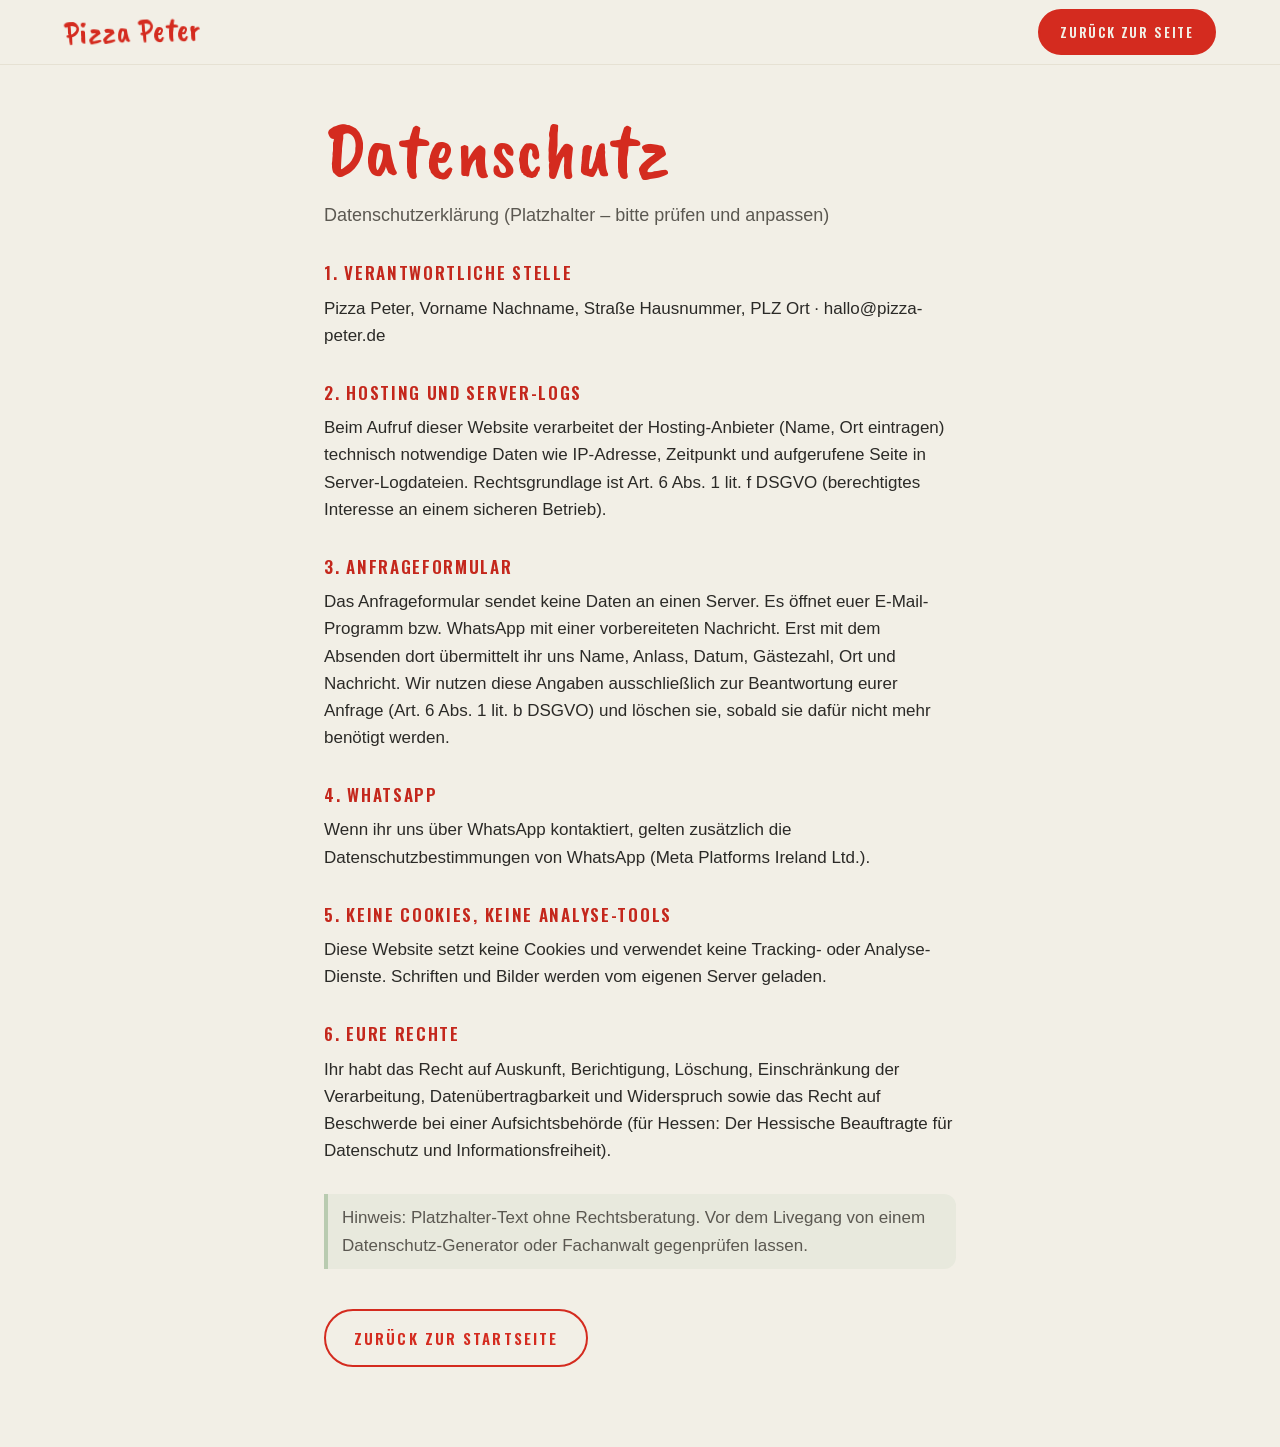
==== datenschutz.html @ 8b313ba2 "Pizza Peter OnePager: Pizza-Navigation, animierter Brand-Hintergrund, Texte, Handy-Layout Co-Authore" ====
<!DOCTYPE html>
<html lang="de">
<head>
  <meta charset="utf-8">
  <meta name="viewport" content="width=device-width, initial-scale=1">
  <title>Datenschutz – Pizza Peter</title>
  <meta name="robots" content="noindex">
  <link rel="icon" href="assets/brand/favicon.svg" type="image/svg+xml">
  <link rel="stylesheet" href="style.css">
  <style>
    .legal-page { max-width: 760px; margin: 0 auto; padding: calc(var(--topbar-h) + 40px) var(--pad) 80px; }
    .legal-page .display { font-size: clamp(44px, 6vw, 80px); margin-bottom: 14px; }
    .legal h2 { font-family: var(--font-head); font-weight: 600; text-transform: uppercase; letter-spacing: .1em; font-size: 17px; color: var(--red-text); margin: 30px 0 8px; }
    .legal p { margin: 0 0 14px; }
    .legal .muted { border-left: 4px solid var(--sage); padding: 10px 14px; background: rgba(185, 203, 176, .18); border-radius: 0 12px 12px 0; margin-top: 30px; }
  </style>
</head>
<body>
  <header class="topbar is-scrolled">
    <a class="brand" href="index.html" aria-label="Pizza Peter – zur Startseite"><span class="brand__word">Pizza Peter</span></a>
    <nav class="nav" aria-label="Navigation"><a class="btn btn--sm" href="index.html">Zurück zur Seite</a></nav>
  </header>
  <main class="site">
    <div class="legal-page">
      <h1 class="display">Datenschutz</h1>
      <p class="lead">Datenschutzerklärung (Platzhalter – bitte prüfen und anpassen)</p>
      <div class="legal">
        <h2>1. Verantwortliche Stelle</h2>
        <p>Pizza Peter, Vorname Nachname, Straße Hausnummer, PLZ Ort · hallo@pizza-peter.de</p>
        <h2>2. Hosting und Server-Logs</h2>
        <p>Beim Aufruf dieser Website verarbeitet der Hosting-Anbieter (Name, Ort eintragen) technisch notwendige Daten wie IP-Adresse, Zeitpunkt und aufgerufene Seite in Server-Logdateien. Rechtsgrundlage ist Art. 6 Abs. 1 lit. f DSGVO (berechtigtes Interesse an einem sicheren Betrieb).</p>
        <h2>3. Anfrageformular</h2>
        <p>Das Anfrageformular sendet keine Daten an einen Server. Es öffnet euer E-Mail-Programm bzw. WhatsApp mit einer vorbereiteten Nachricht. Erst mit dem Absenden dort übermittelt ihr uns Name, Anlass, Datum, Gästezahl, Ort und Nachricht. Wir nutzen diese Angaben ausschließlich zur Beantwortung eurer Anfrage (Art. 6 Abs. 1 lit. b DSGVO) und löschen sie, sobald sie dafür nicht mehr benötigt werden.</p>
        <h2>4. WhatsApp</h2>
        <p>Wenn ihr uns über WhatsApp kontaktiert, gelten zusätzlich die Datenschutzbestimmungen von WhatsApp (Meta Platforms Ireland Ltd.).</p>
        <h2>5. Keine Cookies, keine Analyse-Tools</h2>
        <p>Diese Website setzt keine Cookies und verwendet keine Tracking- oder Analyse-Dienste. Schriften und Bilder werden vom eigenen Server geladen.</p>
        <h2>6. Eure Rechte</h2>
        <p>Ihr habt das Recht auf Auskunft, Berichtigung, Löschung, Einschränkung der Verarbeitung, Datenübertragbarkeit und Widerspruch sowie das Recht auf Beschwerde bei einer Aufsichtsbehörde (für Hessen: Der Hessische Beauftragte für Datenschutz und Informationsfreiheit).</p>
        <p class="muted">Hinweis: Platzhalter-Text ohne Rechtsberatung. Vor dem Livegang von einem Datenschutz-Generator oder Fachanwalt gegenprüfen lassen.</p>
      </div>
      <p style="margin-top:40px"><a class="btn btn--ghost" href="index.html">Zurück zur Startseite</a></p>
    </div>
  </main>
</body>
</html>
---- style.css ----
/* ==========================================================================
   PIZZA PETER – OnePager
   Farben, Schriften und Formen nach dem Pizza-Peter-Brand-Kit
   ========================================================================== */

@font-face { font-family: 'Caveat Brush'; src: url('assets/fonts/caveatbrush.woff2') format('woff2'); font-weight: 400; font-display: swap; }
@font-face { font-family: 'Oswald'; src: url('assets/fonts/oswald.woff2') format('woff2'); font-weight: 200 700; font-display: swap; }

:root {
  --red: #D42B1F;
  --red-dark: #A8211A;
  --sage: #B9CBB0;
  --sage-dark: #8FA487;
  --cream: #F2EFE6;
  --cream-dark: #E6E1D3;
  --cream-deep: #D8D0BC;
  --ink: #2B2A27;
  --ink-soft: #5B5851;
  --red-text: #C4271C;   /* Rot für kleinen Text (AA 5.0:1 auf Creme) */
  --sage-text: #5F7757;  /* Sage für kleinen Text (4.3:1, nur ≥ 18px bold / dekorativ) */

  --font-display: 'Caveat Brush', 'Marker Felt', 'Chalkboard SE', cursive;
  --font-head: 'Oswald', 'Arial Narrow', 'Helvetica Neue', Arial, sans-serif;
  --font-body: -apple-system, BlinkMacSystemFont, 'Helvetica Neue', Helvetica, Arial, sans-serif;

  --pad: clamp(20px, 5vw, 64px);
  --topbar-h: 76px;
  --bar-h: 96px;                 /* Höhe der kompakten Pizza-Leiste (mobil) */
  --big: min(62vw, 300px);       /* Größe der Pizza im Startbereich (mobil) */

  --ease-out: cubic-bezier(.16, 1, .3, 1);
  --ease-spring: cubic-bezier(.34, 1.4, .64, 1);
}

*, *::before, *::after { box-sizing: border-box; }
html { scroll-behavior: smooth; -webkit-text-size-adjust: 100%; }
body {
  margin: 0;
  background: var(--cream);
  color: var(--ink);
  font-family: var(--font-body);
  font-size: 17px;
  line-height: 1.6;
  overflow-x: hidden;
  -webkit-font-smoothing: antialiased;
}
img { max-width: 100%; height: auto; display: block; }
figure { margin: 0; }
a { color: var(--red); text-decoration: none; }
button { font: inherit; }
:focus-visible { outline: 3px solid var(--red); outline-offset: 3px; border-radius: 6px; }
.sr-only { position: absolute; width: 1px; height: 1px; overflow: hidden; clip: rect(0 0 0 0); white-space: nowrap; }
.skip-link:focus { position: fixed; left: 16px; top: 12px; z-index: 60; width: auto; height: auto; clip: auto; padding: 12px 18px; background: var(--red); color: var(--cream); border-radius: 999px; font-family: var(--font-head); letter-spacing: .1em; text-transform: uppercase; }

/* Hintergrund-Muster liegt fix unter allem – Markup/Animation kommt aus bg.css */
.bg-pattern { position: fixed; inset: 0; z-index: 0; pointer-events: none; overflow: hidden; }
.site { position: relative; z-index: 1; }

/* --------------------------------------------------------------------------
   Typografie
   -------------------------------------------------------------------------- */
.display { font-family: var(--font-display); font-weight: 400; line-height: .92; color: var(--red); letter-spacing: .005em; }
.head { font-family: var(--font-head); font-weight: 600; text-transform: uppercase; letter-spacing: .1em; }
.eyebrow {
  display: inline-flex; align-items: center; gap: 10px;
  font-family: var(--font-head); font-weight: 500; font-size: 13px; letter-spacing: .22em; text-transform: uppercase;
  color: var(--red-text); margin: 0 0 14px;
}
.eyebrow::before { content: ''; width: 34px; height: 2px; background: var(--red); }
.eyebrow .slice-ico { width: 22px; height: 22px; flex: none; }
h1, h2, h3, h4, p { margin: 0; }
.headline { font-size: clamp(46px, 6.2vw, 92px); margin: 0 0 22px; }
.lead { font-size: clamp(18px, 1.35vw, 21px); color: var(--ink-soft); max-width: 560px; }
.muted { color: var(--ink-soft); }

/* --------------------------------------------------------------------------
   Buttons
   -------------------------------------------------------------------------- */
.btn {
  display: inline-flex; align-items: center; justify-content: center; gap: 10px;
  padding: 15px 28px; border-radius: 999px; border: 2px solid var(--red);
  background: var(--red); color: var(--cream);
  font-family: var(--font-head); font-weight: 600; font-size: 15px; letter-spacing: .14em; text-transform: uppercase;
  cursor: pointer; white-space: nowrap;
  transition: transform .35s var(--ease-spring), background-color .25s, color .25s, border-color .25s, box-shadow .35s;
  box-shadow: 0 0 0 0 rgba(212, 43, 31, .0);
}
@media (hover: hover) { .btn:hover { transform: translateY(-3px) rotate(-1deg); background: var(--red-dark); border-color: var(--red-dark); box-shadow: 0 12px 24px -12px rgba(212, 43, 31, .55); } }
.btn:active { transform: translateY(0) scale(.98); }
.btn--ghost { background: transparent; color: var(--red); }
.btn--ghost:hover { background: var(--red); color: var(--cream); }
.btn--cream { background: var(--cream); color: var(--red); border-color: var(--cream); }
.btn--cream:hover { background: #fff; border-color: #fff; color: var(--red-dark); }
.btn--sm { padding: 11px 20px; font-size: 13px; }

/* --------------------------------------------------------------------------
   Topbar
   -------------------------------------------------------------------------- */
.topbar {
  position: fixed; top: 0; left: 0; right: 0; z-index: 50;
  height: var(--topbar-h);
  display: flex; align-items: center; justify-content: space-between;
  padding: 0 var(--pad);
  background: rgba(242, 239, 230, .9);
  transition: background-color .4s, box-shadow .4s, height .4s;
}
.topbar.is-scrolled { background: rgba(242, 239, 230, .96); box-shadow: 0 1px 0 var(--cream-dark); height: 64px; }
.brand { display: inline-flex; align-items: center; gap: 10px; color: var(--red); }
.brand .brand__ico { width: 34px; height: 34px; transition: transform .6s var(--ease-spring); }
.brand:hover .brand__ico { transform: rotate(-25deg) scale(1.1); }
.brand__word { font-family: var(--font-display); font-size: 32px; line-height: 1; letter-spacing: .01em; transform: rotate(-2deg); }
.nav { display: flex; align-items: center; gap: 30px; }
.nav__link {
  font-family: var(--font-head); font-weight: 500; font-size: 14px; letter-spacing: .16em; text-transform: uppercase; color: var(--ink);
  position: relative; padding: 6px 0;
}
.nav__link::after { content: ''; position: absolute; left: 0; right: 0; bottom: 0; height: 2px; background: var(--red); transform: scaleX(0); transform-origin: left; transition: transform .35s var(--ease-out); }
.nav__link:hover::after, .nav__link.is-current::after { transform: scaleX(1); }
.burger {
  display: none; width: 48px; height: 48px; border: 0; background: transparent; cursor: pointer; padding: 10px; border-radius: 12px;
}
.burger span { display: block; height: 3px; background: var(--red); border-radius: 3px; margin: 6px 0; transition: transform .35s var(--ease-out), opacity .25s; }
body.menu-open .topbar { background: transparent; box-shadow: none; }
body.menu-open .brand { color: var(--cream); }
body.menu-open .burger span { background: var(--cream); }
body.menu-open .burger span:nth-child(1) { transform: translateY(9px) rotate(45deg); }
body.menu-open .burger span:nth-child(2) { opacity: 0; }
body.menu-open .burger span:nth-child(3) { transform: translateY(-9px) rotate(-45deg); }

.menu-overlay {
  position: fixed; inset: 0; z-index: 40; background: var(--red); color: var(--cream);
  display: flex; flex-direction: column; justify-content: center; padding: 100px var(--pad) 60px;
  clip-path: circle(0% at calc(100% - 44px) 38px);
  transition: clip-path .7s var(--ease-out), visibility 0s .7s;
  pointer-events: none; visibility: hidden; overflow-y: auto; -webkit-overflow-scrolling: touch;
}
body.menu-open .menu-overlay { clip-path: circle(150% at calc(100% - 44px) 38px); pointer-events: auto; visibility: visible; transition-delay: 0s; }
.menu-overlay a:focus-visible, .footer a:focus-visible, .btn:focus-visible, .footer .up:focus-visible { outline-color: var(--cream); }
.btn--ghost:focus-visible, .btn--cream:focus-visible { outline-color: var(--red); }
.menu-overlay a { display: block; color: var(--cream); font-family: var(--font-display); font-size: clamp(36px, 8vh, 72px); line-height: 1.1; padding: 2px 0; opacity: 0; transform: translateX(-20px); transition: opacity .4s, transform .5s var(--ease-out); }
body.menu-open .menu-overlay a { opacity: 1; transform: none; }
.menu-overlay a:nth-child(1) { transition-delay: .15s } .menu-overlay a:nth-child(2) { transition-delay: .2s } .menu-overlay a:nth-child(3) { transition-delay: .25s }
.menu-overlay a:nth-child(4) { transition-delay: .3s } .menu-overlay a:nth-child(5) { transition-delay: .35s } .menu-overlay a:nth-child(6) { transition-delay: .4s }
.menu-overlay a:nth-child(7) { transition-delay: .45s } .menu-overlay a:nth-child(8) { transition-delay: .5s }
.menu-overlay .menu__num { font-family: var(--font-head); font-size: 14px; letter-spacing: .2em; opacity: .7; margin-right: 14px; vertical-align: middle; }

/* --------------------------------------------------------------------------
   Journey: sticky Pizza links, Panels rechts
   -------------------------------------------------------------------------- */
.journey {
  display: grid;
  grid-template-columns: minmax(0, 46%) minmax(0, 54%);
  max-width: 1440px; margin: 0 auto;
  padding: 0 var(--pad);
  column-gap: clamp(20px, 4vw, 72px);
}
.stage {
  grid-column: 1; grid-row: 1 / span 9;
  position: sticky; top: 0; height: 100vh; height: 100svh;
  display: flex; flex-direction: column; align-items: center; justify-content: center;
  gap: 18px;
  align-self: start;
}
.pizza-wrap { width: min(100%, 78vh); position: relative; }
.pizza-wrap svg { width: 100%; height: auto; overflow: visible; display: block; }
.pizza-wrap .slice { cursor: pointer; outline: none; }
.pizza-wrap .slice:focus-visible .cheese-edge, .pizza-wrap .slice:focus-visible { filter: none; }
.pizza-wrap .slice:focus-visible + #labels .slice-label rect { stroke-width: 4; }
.pizza-wrap .slice-label { pointer-events: none; }
.pizza-wrap .slice-label text { font-family: var(--font-head); font-weight: 600; font-size: 19px; letter-spacing: .12em; text-transform: uppercase; fill: var(--red); }
.pizza-wrap .slice-label rect { fill: var(--cream); stroke: var(--red); stroke-width: 2.5; }
.pizza-wrap .slice-label.is-on rect { fill: var(--red); }
.pizza-wrap .slice-label.is-on text { fill: var(--cream); }
.pizza-shadow { position: absolute; inset: 6% 4% -2%; border-radius: 50%; background: rgba(43, 42, 39, .10); z-index: -1; transform: translateY(2%); filter: none; }
.stage__caption {
  font-family: var(--font-head); font-weight: 500; letter-spacing: .22em; text-transform: uppercase; font-size: 13px; color: var(--ink-soft);
  display: flex; align-items: center; gap: 12px; min-height: 22px;
}
.stage__caption b { color: var(--red); font-weight: 600; }
.stage__caption .dot { width: 6px; height: 6px; border-radius: 50%; background: var(--sage-dark); }
.stage__hint { font-family: var(--font-display); color: var(--sage-text); font-size: 22px; transform: rotate(-3deg); }

.panels { grid-column: 2; display: contents; }
.panel {
  grid-column: 2;
  min-height: 100vh; min-height: 100svh;
  display: flex; flex-direction: column; justify-content: center;
  padding: 14vh 0 12vh;
  scroll-margin-top: 0;
}
.panel__inner { max-width: 620px; position: relative; }
.panel__inner::before { content: ''; position: absolute; inset: -28px -32px; background: rgba(242, 239, 230, .78); box-shadow: 0 0 48px 36px rgba(242, 239, 230, .78); border-radius: 40px; z-index: -1; }
.panel--hero-top { min-height: 0; padding: calc(var(--topbar-h) + 2vh) 0 0; justify-content: flex-start; }
.panel--hero { min-height: 0; padding: 4px 0 8vh; }
.panel--hero .lead { font-size: clamp(17px, 1.25vw, 20px); }
.hero__scroll { margin-top: 34px; }
.hero__logo { width: min(340px, 78%); margin: 0 0 22px; transform-origin: left center; }
.panel--hero .headline { font-size: clamp(40px, 4.6vw, 72px); }
.hero__logo img { width: 100%; }
.hero__cta { display: flex; flex-wrap: wrap; gap: 14px; margin-top: 30px; }
.hero__scroll { margin-top: 48px; display: inline-flex; align-items: center; gap: 12px; color: var(--sage-text); font-family: var(--font-head); letter-spacing: .2em; text-transform: uppercase; font-size: 12px; }
.hero__scroll .arrow { width: 22px; height: 34px; border: 2px solid var(--sage-dark); border-radius: 12px; position: relative; }
.hero__scroll .arrow::after { content: ''; position: absolute; left: 50%; top: 6px; width: 4px; height: 8px; margin-left: -2px; border-radius: 2px; background: var(--red); animation: scrollDot 1.8s var(--ease-out) infinite; }
@keyframes scrollDot { 0% { transform: translateY(0); opacity: 1 } 70% { transform: translateY(12px); opacity: 0 } 100% { transform: translateY(0); opacity: 0 } }

/* Aktiver Bereich bekommt einen dezenten Akzent */
.panel .panel__inner { transition: transform .8s var(--ease-out); }
.panel.is-active .eyebrow::before { width: 54px; transition: width .5s var(--ease-out); }

/* --------------------------------------------------------------------------
   Inhaltsbausteine
   -------------------------------------------------------------------------- */
.cards { display: grid; grid-template-columns: repeat(auto-fit, minmax(230px, 1fr)); gap: 16px; margin-top: 30px; }
.card {
  background: var(--cream); border: 2px solid var(--cream-dark); border-radius: 20px; padding: 22px 22px 20px;
  transition: transform .45s var(--ease-spring), border-color .3s, box-shadow .45s;
  position: relative; overflow: hidden;
}
.card::before { content: ''; position: absolute; left: -30px; top: -30px; width: 90px; height: 90px; border-radius: 50%; background: var(--sage); opacity: .0; transition: opacity .4s, transform .6s var(--ease-out); transform: scale(.5); }
@media (hover: hover) {
  .card:hover { transform: translateY(-4px) rotate(-.4deg); border-color: var(--red); box-shadow: 0 18px 30px -22px rgba(43, 42, 39, .45); }
  .card:hover::before { opacity: .35; transform: scale(1); }
}
.card > * { position: relative; }
.card__num { font-family: var(--font-display); color: var(--sage-text); font-size: 30px; line-height: 1; margin-bottom: 6px; }
.card h3 { font-family: var(--font-head); font-weight: 600; text-transform: uppercase; letter-spacing: .1em; font-size: 17px; color: var(--red-text); margin-bottom: 8px; }
.card p { font-size: 15.5px; color: var(--ink-soft); line-height: 1.55; }

.photo { border-radius: 24px; overflow: hidden; border: 3px solid var(--cream-dark); position: relative; background: var(--cream-dark); }
.photo img { width: 100%; height: 100%; object-fit: cover; transition: transform 1.2s var(--ease-out); }
@media (hover: hover) { .photo:hover img { transform: scale(1.04); } }
.photo--wide { aspect-ratio: 16 / 10; margin-top: 30px; }
.photo--sticker::after {
  content: attr(data-sticker); position: absolute; right: 16px; bottom: 14px;
  font-family: var(--font-display); font-size: 26px; color: var(--red); background: var(--cream); padding: 6px 16px; border-radius: 999px; transform: rotate(-4deg);
  box-shadow: 0 6px 16px -8px rgba(43, 42, 39, .5);
}

/* Speisekarte */
.menu { margin: 26px 0 0; padding: 0; list-style: none; display: grid; gap: 4px; }
.menu li { padding: 14px 0; border-bottom: 2px dashed var(--cream-deep); transition: padding-left .35s var(--ease-out); }
@media (hover: hover) { .menu li:hover { padding-left: 10px; } }
.menu__row { display: flex; align-items: baseline; gap: 12px; }
.menu__name { font-family: var(--font-head); font-weight: 600; text-transform: uppercase; letter-spacing: .1em; font-size: 18px; color: var(--ink); }
.menu__dots { flex: 1; border-bottom: 2px dotted var(--sage); transform: translateY(-5px); opacity: .9; }
.menu__tag { font-family: var(--font-head); font-size: 11px; letter-spacing: .18em; text-transform: uppercase; color: var(--cream); background: var(--red); padding: 4px 10px; border-radius: 999px; white-space: nowrap; }
.menu__tag--green { background: var(--sage-text); }
.menu__desc { font-size: 15px; color: var(--ink-soft); margin-top: 4px; }
.note { margin-top: 20px; padding: 16px 20px; border-left: 4px solid var(--sage); background: rgba(185, 203, 176, .18); border-radius: 0 14px 14px 0; font-size: 15px; }

/* Ablauf */
.steps { list-style: none; padding: 0; margin: 30px 0 0; display: grid; gap: 14px; counter-reset: step; }
.steps li { display: grid; grid-template-columns: 64px 1fr; gap: 18px; align-items: start; padding: 6px 0; }
.steps .step__num {
  width: 64px; height: 64px; border-radius: 50%; background: var(--red); color: var(--cream);
  display: grid; place-items: center; font-family: var(--font-display); font-size: 36px; line-height: 1;
  transform: rotate(-6deg); transition: transform .5s var(--ease-spring);
}
.steps li:hover .step__num { transform: rotate(6deg) scale(1.08); }
.steps h3 { font-family: var(--font-head); font-weight: 600; text-transform: uppercase; letter-spacing: .1em; font-size: 18px; color: var(--red-text); margin-bottom: 4px; }
.steps p { color: var(--ink-soft); font-size: 15.5px; }

/* Team */
.team { display: grid; grid-template-columns: repeat(2, 1fr); gap: 16px; margin-top: 28px; }
.team .photo { aspect-ratio: 4 / 5; }
.team figure { margin: 0; }
.team figcaption { margin-top: 10px; }
.team .role { font-family: var(--font-head); font-weight: 600; letter-spacing: .12em; text-transform: uppercase; font-size: 14px; color: var(--red-text); }
.team .name { font-family: var(--font-display); font-size: 24px; color: var(--ink); line-height: 1; }
.team .about { font-size: 14.5px; color: var(--ink-soft); margin-top: 4px; }
.team figure:nth-child(2) { transform: translateY(28px); }

/* FAQ */
.faq { margin-top: 26px; display: grid; gap: 10px; }
.faq__item { border: 2px solid var(--cream-dark); border-radius: 18px; background: var(--cream); overflow: hidden; transition: border-color .3s; }
.faq__item.is-open { border-color: var(--red); }
.faq__q {
  width: 100%; display: flex; align-items: center; justify-content: space-between; gap: 16px; text-align: left;
  padding: 16px 20px; border: 0; background: transparent; cursor: pointer; color: var(--ink);
  font-family: var(--font-head); font-weight: 500; font-size: 16.5px; letter-spacing: .04em; text-transform: uppercase;
}
.faq__q .plus { width: 28px; height: 28px; border-radius: 50%; border: 2px solid var(--red); position: relative; flex: none; transition: transform .45s var(--ease-spring), background-color .3s; }
.faq__q .plus::before, .faq__q .plus::after { content: ''; position: absolute; left: 50%; top: 50%; width: 12px; height: 2px; background: var(--red); transform: translate(-50%, -50%); transition: background-color .3s; }
.faq__q .plus::after { transform: translate(-50%, -50%) rotate(90deg); }
.faq__item.is-open .plus { transform: rotate(135deg); background: var(--red); }
.faq__item.is-open .plus::before, .faq__item.is-open .plus::after { background: var(--cream); }
.faq__a { display: grid; grid-template-rows: 0fr; transition: grid-template-rows .5s var(--ease-out); }
.faq__a > div { overflow: hidden; visibility: hidden; transition: visibility 0s .5s; }
.faq__item.is-open .faq__a > div { visibility: visible; transition-delay: 0s; }
.faq__a p { padding: 0 20px 18px; color: var(--ink-soft); font-size: 15.5px; }
.faq__item.is-open .faq__a { grid-template-rows: 1fr; }

/* Formular */
.form { margin-top: 26px; display: grid; grid-template-columns: 1fr 1fr; gap: 14px 16px; }
.form .full { grid-column: 1 / -1; }
.field label { display: block; font-family: var(--font-head); font-weight: 500; font-size: 12px; letter-spacing: .18em; text-transform: uppercase; color: var(--ink-soft); margin-bottom: 6px; }
.field input, .field select, .field textarea {
  width: 100%; padding: 13px 15px; border-radius: 14px; border: 2px solid var(--cream-deep); background: #FBF9F3; color: var(--ink);
  font: inherit; font-size: 16px; transition: border-color .25s, box-shadow .25s; appearance: none; -webkit-appearance: none;
}
.field select { background-image: url("data:image/svg+xml;utf8,<svg xmlns='http://www.w3.org/2000/svg' width='14' height='9' viewBox='0 0 14 9'><path d='M1 1l6 6 6-6' fill='none' stroke='%23D42B1F' stroke-width='2.2' stroke-linecap='round'/></svg>"); background-repeat: no-repeat; background-position: right 16px center; padding-right: 40px; }
.field textarea { min-height: 120px; resize: vertical; }
.field input:focus, .field select:focus, .field textarea:focus { outline: none; border-color: var(--red); box-shadow: 0 0 0 4px rgba(212, 43, 31, .12); }
.form__actions { grid-column: 1 / -1; display: flex; flex-wrap: wrap; gap: 12px; align-items: center; margin-top: 4px; }
.form__hint { grid-column: 1 / -1; font-size: 13.5px; color: var(--ink-soft); }
.form__success { grid-column: 1 / -1; display: block; height: 0; overflow: hidden; margin: 0; padding: 0 20px; opacity: 0; transition: opacity .4s; border-radius: 16px; background: var(--sage); color: var(--ink); font-size: 15.5px; }
.form.is-sent .form__success { height: auto; padding: 18px 20px; opacity: 1; }

/* Kontakt */
.contact { margin: 26px 0 0; padding: 0; list-style: none; display: grid; gap: 16px; }
.contact li { display: grid; grid-template-columns: 130px 1fr; gap: 14px; align-items: baseline; border-bottom: 2px dashed var(--cream-deep); padding-bottom: 12px; }
.contact .label { font-family: var(--font-head); font-weight: 500; font-size: 12px; letter-spacing: .2em; text-transform: uppercase; color: var(--ink-soft); }
.contact .value { font-family: var(--font-display); font-size: clamp(26px, 2.6vw, 34px); line-height: 1.1; color: var(--red); }
.contact .value a { color: inherit; position: relative; }
.contact .value a::after { content: ''; position: absolute; left: 0; right: 0; bottom: -2px; height: 3px; background: var(--sage); transform: scaleX(0); transform-origin: left; transition: transform .4s var(--ease-out); }
.contact .value a:hover::after { transform: scaleX(1); }
.contact .sub { font-size: 14.5px; line-height: 1.5; color: var(--ink-soft); font-family: var(--font-body); display: block; margin-top: 4px; }
.closing { margin-top: 28px; font-family: var(--font-display); font-size: clamp(28px, 3vw, 40px); color: var(--sage-text); line-height: 1.05; transform: rotate(-1.5deg); }

/* --------------------------------------------------------------------------
   Marquee & Footer
   -------------------------------------------------------------------------- */
.marquee-wrap { overflow: hidden; margin: 6vh 0 0; padding: 14px 0; }
.marquee { background: var(--red); color: var(--cream); overflow: hidden; padding: 18px 0; transform: rotate(-1.2deg) scale(1.03); }
.marquee__track { display: flex; width: max-content; gap: 0; animation: marquee 38s linear infinite; }
.marquee__group { display: flex; align-items: center; gap: 38px; padding-right: 38px; font-family: var(--font-head); font-weight: 600; font-size: 20px; letter-spacing: .2em; text-transform: uppercase; white-space: nowrap; }
.marquee__group .leaf { width: 22px; height: 22px; flex: none; }
@keyframes marquee { from { transform: translateX(0) } to { transform: translateX(-50%) } }
.marquee:hover .marquee__track { animation-play-state: paused; }

.footer { background: var(--red); color: var(--cream); padding: calc(6vh + 20px) var(--pad) 40px; position: relative; }
.footer__inner { max-width: 1240px; margin: 0 auto; display: grid; grid-template-columns: 1.2fr 1fr 1fr; gap: 40px; align-items: start; }
.footer__logo { width: min(280px, 70%); }
.footer__claim { font-family: var(--font-display); font-size: clamp(30px, 3vw, 44px); line-height: 1; margin-top: 14px; }
.footer .footer__h { font-family: var(--font-head); font-weight: 600; letter-spacing: .2em; text-transform: uppercase; font-size: 13px; opacity: .8; margin-bottom: 14px; }
.footer a { color: var(--cream); }
.footer ul { list-style: none; padding: 0; margin: 0; display: grid; gap: 2px; font-family: var(--font-head); font-size: 15px; letter-spacing: .1em; text-transform: uppercase; }
.footer ul a { display: inline-block; padding: 11px 0; }
.footer__bottom { max-width: 1240px; margin: 44px auto 0; padding-top: 20px; border-top: 1px solid rgba(242, 239, 230, .35); display: flex; flex-wrap: wrap; justify-content: space-between; gap: 10px; font-size: 13px; opacity: .85; }
.footer .up { position: absolute; right: var(--pad); top: -28px; width: 56px; height: 56px; border-radius: 50%; background: var(--cream); color: var(--red); display: grid; place-items: center; box-shadow: 0 10px 20px -10px rgba(43, 42, 39, .5); transition: transform .4s var(--ease-spring); }
.footer .up:hover { transform: translateY(-4px) rotate(-8deg); }

/* --------------------------------------------------------------------------
   Reveal-Animationen (per IntersectionObserver)
   -------------------------------------------------------------------------- */
html.js .reveal { opacity: 0; transform: translateY(30px); transition: opacity .9s var(--ease-out), transform 1s var(--ease-out); transition-delay: calc(var(--i, 0) * 90ms); }
html.js .is-in .reveal, html.js .reveal.is-in { opacity: 1; transform: none; }
html.js .reveal--pop { transform: scale(.92) rotate(-2deg); }
html.js .is-in .reveal--pop { transform: none; }

/* --------------------------------------------------------------------------
   Responsive
   -------------------------------------------------------------------------- */
@media (max-width: 1100px) {
  .journey { grid-template-columns: minmax(0, 44%) minmax(0, 56%); }
}
@media (max-width: 900px) {
  :root { --topbar-h: 66px; }
  .topbar.is-scrolled { height: var(--topbar-h); }
  .nav { display: none; }
  .burger { display: block; }
  .journey { display: flex; flex-direction: column; padding: 0; }
  .journey > * { order: 4; }
  .journey > .panel--hero-top { order: 1; }
  .journey > .stage { order: 2; }
  .journey > .panel--hero { order: 3; }

  /* Kompakte Leiste: kleine Pizza links, Bereichsname daneben */
  .stage {
    position: sticky; top: var(--topbar-h); z-index: 5;
    align-self: stretch; width: 100%;
    height: var(--bar-h);
    padding: 0;
    display: block;
    background: var(--cream);
    border-bottom: 2px solid var(--cream-dark);
    box-shadow: 0 14px 24px -18px rgba(43, 42, 39, .45);
    transition: background-color .3s, border-color .3s, box-shadow .3s;
  }
  .stage.is-big { border-color: transparent; box-shadow: none; background: transparent; }
  .pizza-wrap {
    position: absolute; left: var(--pad); top: 8px;
    width: calc(var(--bar-h) - 16px); margin: 0;
    transition: width .55s var(--ease-out), left .55s var(--ease-out), top .55s var(--ease-out);
    will-change: width, left, top;
  }
  .stage.is-big .pizza-wrap {
    width: var(--big); left: calc(50% - var(--big) / 2); top: 0;
  }
  .pizza-wrap #labels { opacity: 0; transition: opacity .3s; }
  .stage.is-big .pizza-wrap #labels { opacity: 1; transition-delay: .25s; }
  .pizza-wrap .slice-label text { font-size: 34px; letter-spacing: .04em; }
  .pizza-wrap .slice-label rect { stroke-width: 3; }
  .pizza-wrap .slice-label:not(.is-on) { opacity: .85; }
  .stage__caption {
    position: absolute; left: calc(var(--pad) + var(--bar-h)); right: var(--pad); top: 10px;
    height: calc(var(--bar-h) - 20px);
    display: flex; flex-direction: column; justify-content: center; align-items: flex-start; gap: 4px;
    font-size: 13px; letter-spacing: .18em; color: var(--ink);
    transition: opacity .3s;
  }
  .stage__caption b { font-family: var(--font-display); font-size: 36px; line-height: 1; letter-spacing: 0; }
  .stage__caption .dot { display: none; }
  .stage__caption .stage__hint { display: block; font-size: 20px; transform: none; color: var(--sage-text); letter-spacing: 0; }
  .stage.is-big .stage__caption { opacity: 0; }
  .stage__hint { display: none; }

  /* Platz für die große Pizza zwischen Logo und Überschrift */
  .journey > .panel--hero-top { padding: calc(var(--topbar-h) + 3vh) var(--pad) 8px; min-height: 0; }
  .journey > .panel--hero { padding: calc(var(--big) - var(--bar-h) + 30px) var(--pad) 6vh; min-height: 0; scroll-margin-top: var(--topbar-h); }
  .panel { min-height: auto; padding: 8vh var(--pad) 8vh; scroll-margin-top: calc(var(--topbar-h) + var(--bar-h) + 8px); }
  .panel--hero, .panel--hero-top { text-align: center; }
  .panel--hero-top .hero__logo { margin: 0 auto 4px; width: min(300px, 80%); }
  .panel--hero-top .eyebrow { justify-content: center; }
  .panel--hero .hero__cta { justify-content: center; }
  .panel--hero .lead { margin-left: auto; margin-right: auto; }
  .panel__inner { max-width: 100%; }
  .headline { font-size: clamp(40px, 11vw, 64px); }
  .form { grid-template-columns: 1fr; }
  .footer__inner { grid-template-columns: 1fr; gap: 28px; text-align: center; }
  .footer__logo { margin: 0 auto; width: min(240px, 70%); }
  .footer__bottom { justify-content: center; text-align: center; }
  .team { gap: 12px; }
  .team .about { font-size: 15.5px; }
  .team figure:nth-child(2) { transform: none; }
  .contact li { grid-template-columns: 1fr; gap: 2px; }
}
@media (max-width: 480px) {
  body { font-size: 16px; }
  .photo--sticker::after { font-size: 18px; padding: 4px 12px; right: 10px; bottom: 10px; max-width: calc(100% - 20px); white-space: nowrap; overflow: hidden; text-overflow: ellipsis; }
  .cards { grid-template-columns: 1fr; }
  .steps li { grid-template-columns: 52px 1fr; gap: 14px; }
  .steps .step__num { width: 52px; height: 52px; font-size: 30px; }
  .btn { padding: 13px 22px; font-size: 14px; }
}

/* --------------------------------------------------------------------------
   Reduzierte Bewegung
   -------------------------------------------------------------------------- */
@media (prefers-reduced-motion: reduce) {
  html { scroll-behavior: auto; }
  html.js .reveal, html.js .reveal--pop { opacity: 1; transform: none; transition: none; }
  .menu-overlay, .menu-overlay a { transition: none; }
  .marquee__track { animation: none; }
  .hero__scroll .arrow::after { animation: none; }
  .btn, .card, .photo img, .steps .step__num { transition: none; }
}

/* Teller-Foto in der Speisekarte */
.plate {
  float: right; width: clamp(150px, 30%, 220px); aspect-ratio: 1; border-radius: 50%; overflow: hidden;
  margin: 0 0 14px 22px; border: 5px solid var(--cream); box-shadow: 0 16px 30px -18px rgba(43, 42, 39, .6);
  transform: rotate(-6deg); transition: transform .8s var(--ease-spring);
  shape-outside: circle(50%);
}
.plate img { width: 100%; height: 100%; object-fit: cover; }
@media (hover: hover) { .plate:hover { transform: rotate(6deg) scale(1.04); } }
@media (max-width: 480px) { .plate { width: 130px; margin-left: 14px; } }

/* Handy im Querformat: nur die kompakte Leiste, ohne große Pizza im Start */
@media (max-width: 900px) and (max-height: 520px) {
  :root { --bar-h: 72px; }
  .stage.is-big .pizza-wrap { width: calc(var(--bar-h) - 16px); left: var(--pad); top: 8px; }
  .stage.is-big { background: var(--cream); }
  .stage.is-big .stage__caption { opacity: 1; }
  .stage.is-big .pizza-wrap #labels { opacity: 0; }
  .journey > .panel--hero { padding-top: 2vh; }
  .stage__caption b { font-size: 28px; }
}
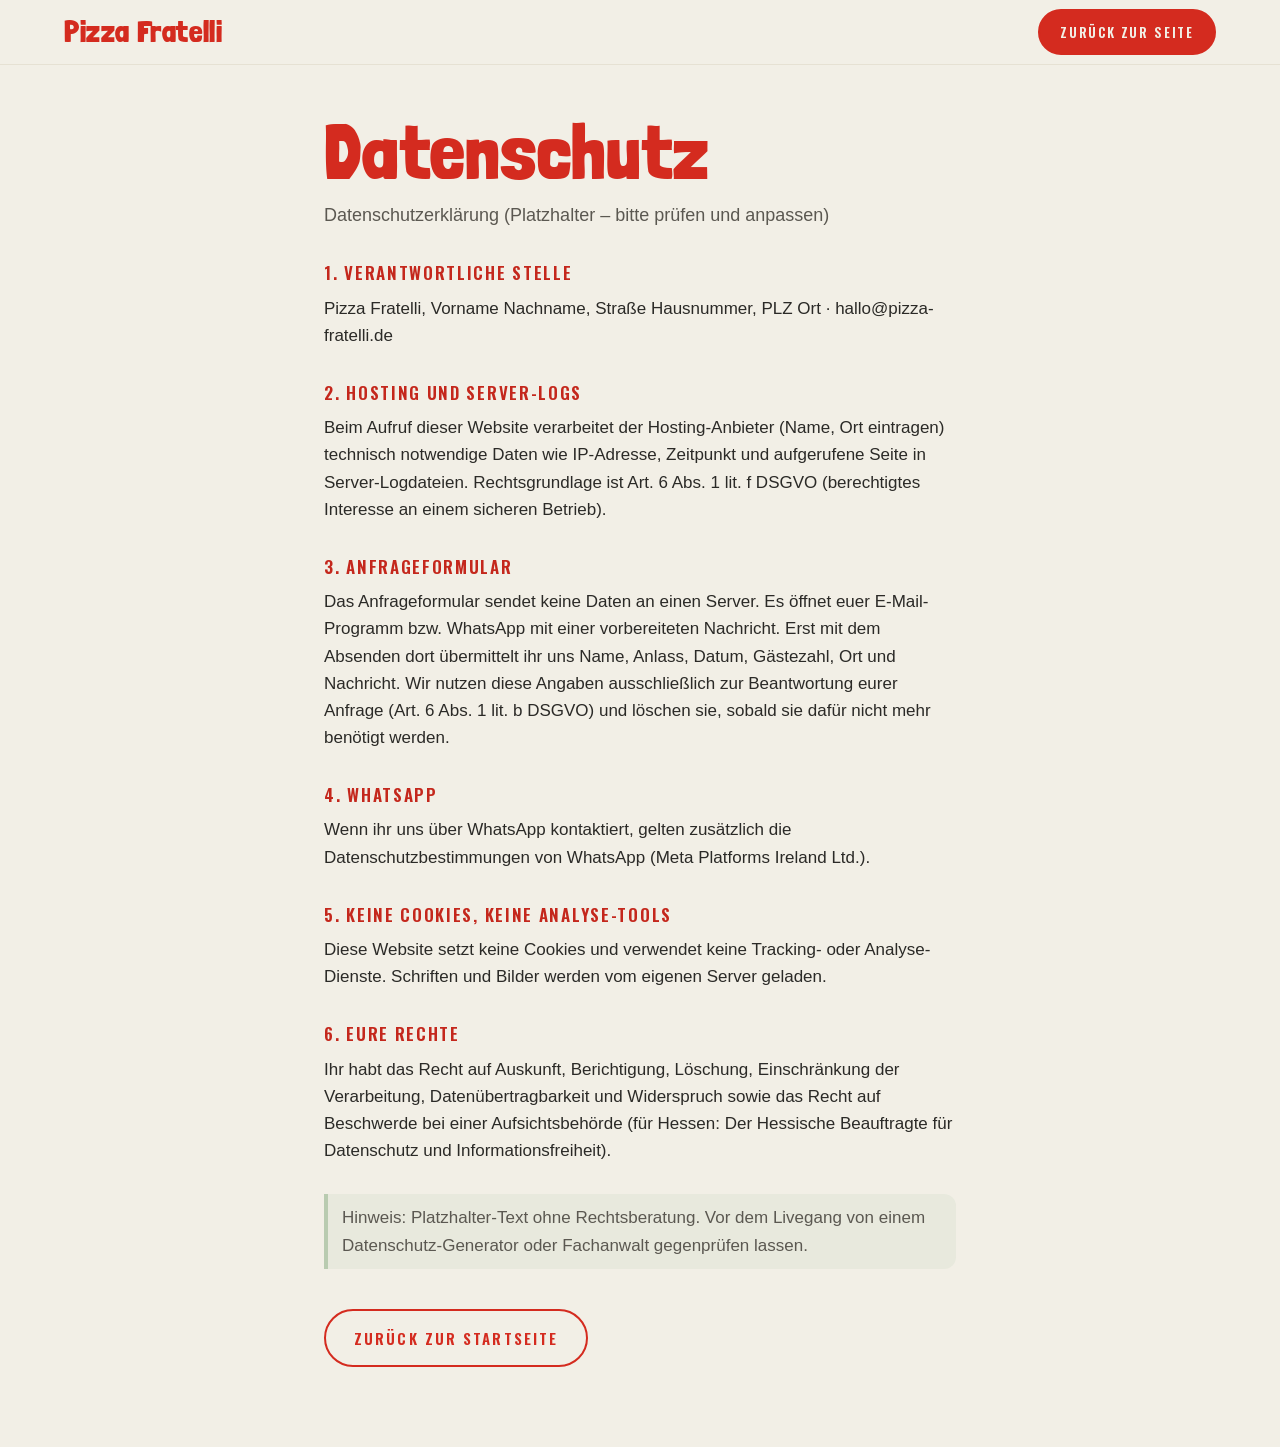
==== commit 6bf90ee7: "Umstellung auf Pizza Fratelli: Vektor-Logo, Londrina Solid, Namen, Icons, Social-Vorschaubild Co-Aut" ====
--- a/datenschutz.html
+++ b/datenschutz.html
@@ -3,7 +3,7 @@
 <head>
   <meta charset="utf-8">
   <meta name="viewport" content="width=device-width, initial-scale=1">
-  <title>Datenschutz – Pizza Peter</title>
+  <title>Datenschutz – Pizza Fratelli</title>
   <meta name="robots" content="noindex">
   <link rel="icon" href="assets/brand/favicon.svg" type="image/svg+xml">
   <link rel="stylesheet" href="style.css">
@@ -17,7 +17,7 @@
 </head>
 <body>
   <header class="topbar is-scrolled">
-    <a class="brand" href="index.html" aria-label="Pizza Peter – zur Startseite"><span class="brand__word">Pizza Peter</span></a>
+    <a class="brand" href="index.html" aria-label="Pizza Fratelli – zur Startseite"><span class="brand__word">Pizza Fratelli</span></a>
     <nav class="nav" aria-label="Navigation"><a class="btn btn--sm" href="index.html">Zurück zur Seite</a></nav>
   </header>
   <main class="site">
@@ -26,7 +26,7 @@
       <p class="lead">Datenschutzerklärung (Platzhalter – bitte prüfen und anpassen)</p>
       <div class="legal">
         <h2>1. Verantwortliche Stelle</h2>
-        <p>Pizza Peter, Vorname Nachname, Straße Hausnummer, PLZ Ort · hallo@pizza-peter.de</p>
+        <p>Pizza Fratelli, Vorname Nachname, Straße Hausnummer, PLZ Ort · hallo@pizza-fratelli.de</p>
         <h2>2. Hosting und Server-Logs</h2>
         <p>Beim Aufruf dieser Website verarbeitet der Hosting-Anbieter (Name, Ort eintragen) technisch notwendige Daten wie IP-Adresse, Zeitpunkt und aufgerufene Seite in Server-Logdateien. Rechtsgrundlage ist Art. 6 Abs. 1 lit. f DSGVO (berechtigtes Interesse an einem sicheren Betrieb).</p>
         <h2>3. Anfrageformular</h2>
--- a/style.css
+++ b/style.css
@@ -1,9 +1,9 @@
 /* ==========================================================================
-   PIZZA PETER – OnePager
+   PIZZA FRATELLI – OnePager
    Farben, Schriften und Formen nach dem Pizza-Peter-Brand-Kit
    ========================================================================== */
 
-@font-face { font-family: 'Caveat Brush'; src: url('assets/fonts/caveatbrush.woff2') format('woff2'); font-weight: 400; font-display: swap; }
+@font-face { font-family: 'Londrina Solid'; src: url('assets/fonts/londrina-solid.ttf') format('truetype'); font-weight: 900; font-display: swap; }
 @font-face { font-family: 'Oswald'; src: url('assets/fonts/oswald.woff2') format('woff2'); font-weight: 200 700; font-display: swap; }
 
 :root {
@@ -19,7 +19,7 @@
   --red-text: #C4271C;   /* Rot für kleinen Text (AA 5.0:1 auf Creme) */
   --sage-text: #5F7757;  /* Sage für kleinen Text (4.3:1, nur ≥ 18px bold / dekorativ) */
 
-  --font-display: 'Caveat Brush', 'Marker Felt', 'Chalkboard SE', cursive;
+  --font-display: 'Londrina Solid', 'Arial Black', Impact, sans-serif;
   --font-head: 'Oswald', 'Arial Narrow', 'Helvetica Neue', Arial, sans-serif;
   --font-body: -apple-system, BlinkMacSystemFont, 'Helvetica Neue', Helvetica, Arial, sans-serif;
 
@@ -59,7 +59,7 @@
 /* --------------------------------------------------------------------------
    Typografie
    -------------------------------------------------------------------------- */
-.display { font-family: var(--font-display); font-weight: 400; line-height: .92; color: var(--red); letter-spacing: .005em; }
+.display { font-family: var(--font-display); font-weight: 900; line-height: .92; color: var(--red); letter-spacing: .01em; }
 .head { font-family: var(--font-head); font-weight: 600; text-transform: uppercase; letter-spacing: .1em; }
 .eyebrow {
   display: inline-flex; align-items: center; gap: 10px;
@@ -108,7 +108,8 @@
 .brand { display: inline-flex; align-items: center; gap: 10px; color: var(--red); }
 .brand .brand__ico { width: 34px; height: 34px; transition: transform .6s var(--ease-spring); }
 .brand:hover .brand__ico { transform: rotate(-25deg) scale(1.1); }
-.brand__word { font-family: var(--font-display); font-size: 32px; line-height: 1; letter-spacing: .01em; transform: rotate(-2deg); }
+.brand__word { font-family: var(--font-display); font-weight: 900; font-size: 30px; line-height: 1; letter-spacing: .02em; }
+.brand__word b { font-weight: 900; text-transform: uppercase; }
 .nav { display: flex; align-items: center; gap: 30px; }
 .nav__link {
   font-family: var(--font-head); font-weight: 500; font-size: 14px; letter-spacing: .16em; text-transform: uppercase; color: var(--ink);
@@ -194,7 +195,7 @@
 .panel--hero { min-height: 0; padding: 4px 0 8vh; }
 .panel--hero .lead { font-size: clamp(17px, 1.25vw, 20px); }
 .hero__scroll { margin-top: 34px; }
-.hero__logo { width: min(340px, 78%); margin: 0 0 22px; transform-origin: left center; }
+.hero__logo { width: min(520px, 100%); margin: 0 0 6px -4%; transform-origin: left center; }
 .panel--hero .headline { font-size: clamp(40px, 4.6vw, 72px); }
 .hero__logo img { width: 100%; }
 .hero__cta { display: flex; flex-wrap: wrap; gap: 14px; margin-top: 30px; }
@@ -330,7 +331,7 @@
 
 .footer { background: var(--red); color: var(--cream); padding: calc(6vh + 20px) var(--pad) 40px; position: relative; }
 .footer__inner { max-width: 1240px; margin: 0 auto; display: grid; grid-template-columns: 1.2fr 1fr 1fr; gap: 40px; align-items: start; }
-.footer__logo { width: min(280px, 70%); }
+.footer__logo { width: min(360px, 90%); margin-left: -6%; }
 .footer__claim { font-family: var(--font-display); font-size: clamp(30px, 3vw, 44px); line-height: 1; margin-top: 14px; }
 .footer .footer__h { font-family: var(--font-head); font-weight: 600; letter-spacing: .2em; text-transform: uppercase; font-size: 13px; opacity: .8; margin-bottom: 14px; }
 .footer a { color: var(--cream); }
@@ -410,7 +411,7 @@
   .journey > .panel--hero { padding: calc(var(--big) - var(--bar-h) + 30px) var(--pad) 6vh; min-height: 0; scroll-margin-top: var(--topbar-h); }
   .panel { min-height: auto; padding: 8vh var(--pad) 8vh; scroll-margin-top: calc(var(--topbar-h) + var(--bar-h) + 8px); }
   .panel--hero, .panel--hero-top { text-align: center; }
-  .panel--hero-top .hero__logo { margin: 0 auto 4px; width: min(300px, 80%); }
+  .panel--hero-top .hero__logo { margin: 0 auto 0; width: min(420px, 100%); }
   .panel--hero-top .eyebrow { justify-content: center; }
   .panel--hero .hero__cta { justify-content: center; }
   .panel--hero .lead { margin-left: auto; margin-right: auto; }
@@ -418,7 +419,7 @@
   .headline { font-size: clamp(40px, 11vw, 64px); }
   .form { grid-template-columns: 1fr; }
   .footer__inner { grid-template-columns: 1fr; gap: 28px; text-align: center; }
-  .footer__logo { margin: 0 auto; width: min(240px, 70%); }
+  .footer__logo { margin: 0 auto; width: min(340px, 96%); }
   .footer__bottom { justify-content: center; text-align: center; }
   .team { gap: 12px; }
   .team .about { font-size: 15.5px; }
